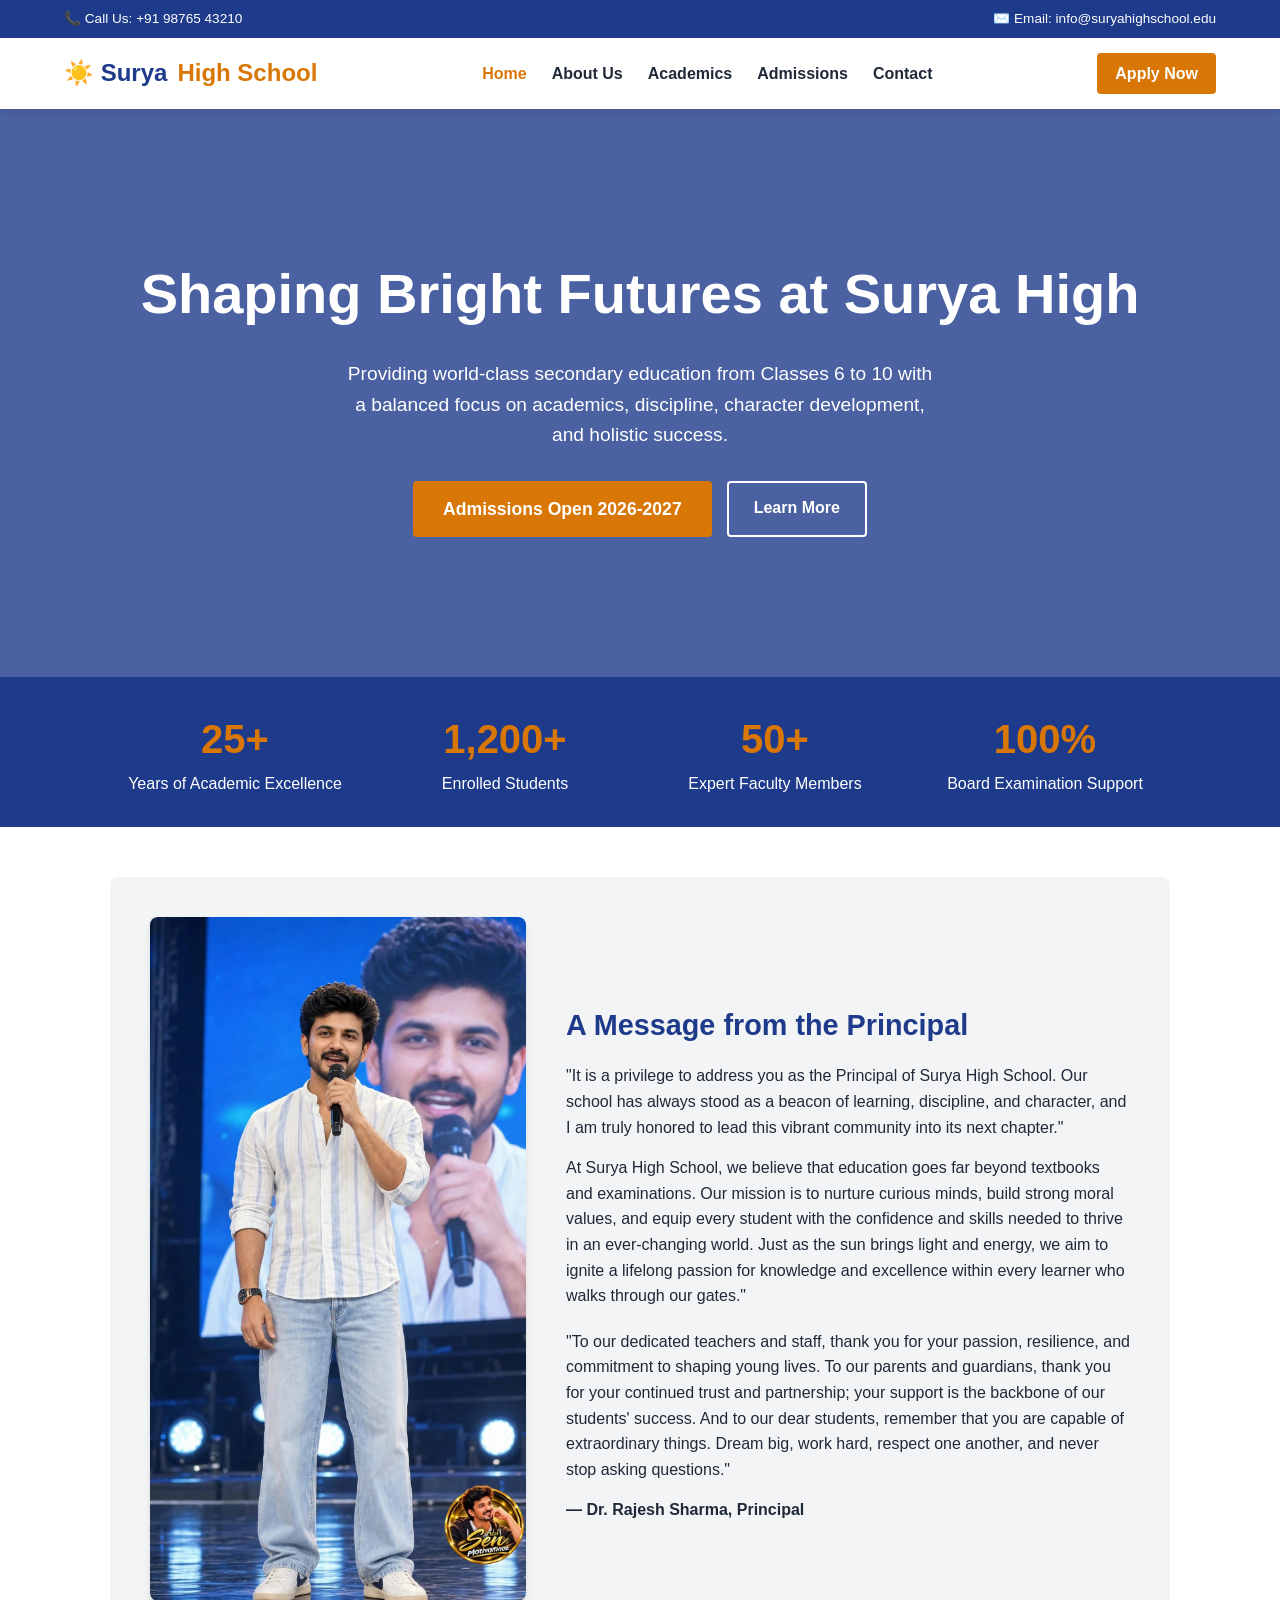
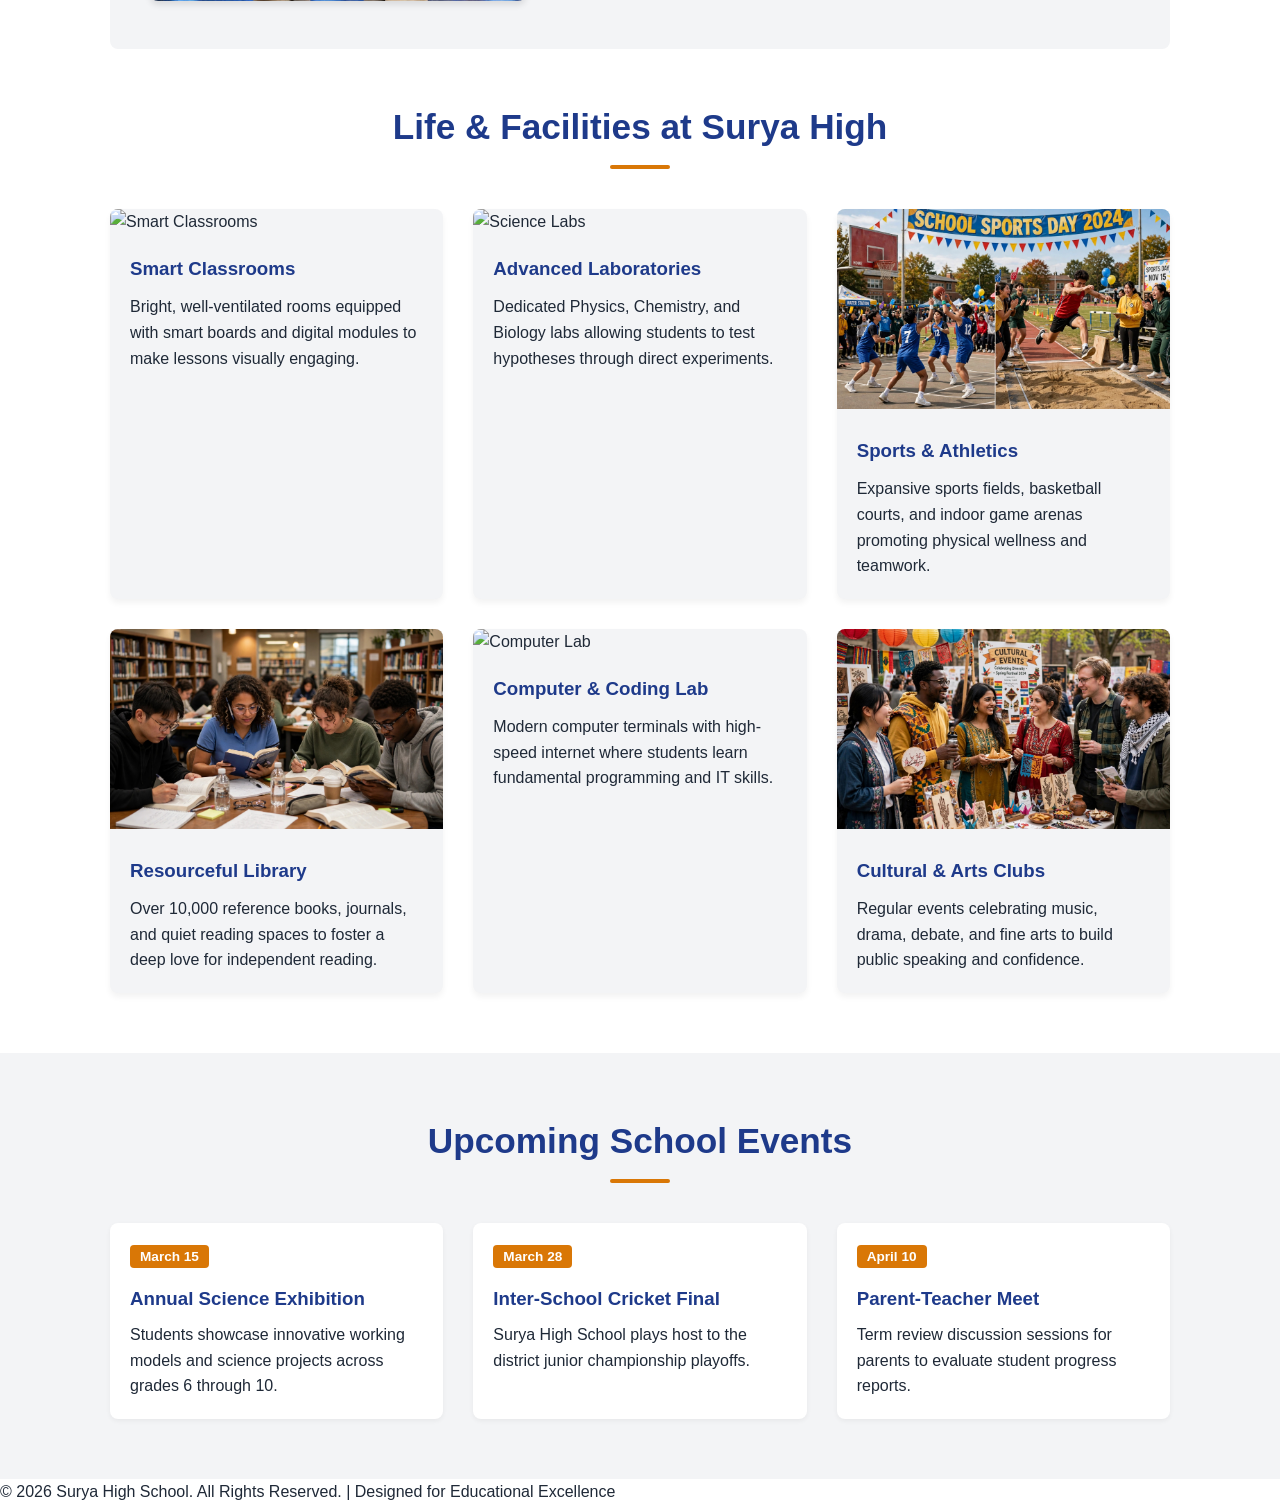
==== index.html @ f34731bf "first commit" ====
<!DOCTYPE html>
<html lang="en">
<head>
    <meta charset="UTF-8">
    <meta name="viewport" content="width=device-width, initial-scale=1.0">
    <title>Surya High School - Home</title>
    <link rel="stylesheet" href="style.css">
</head>
<body>

    <!-- Header & Navigation -->
    <header>
        <div class="top-bar">
            <span>📞 Call Us: +91 98765 43210</span>
            <span>✉️ Email: info@suryahighschool.edu</span>
        </div>
        <nav>
            <a href="index.html" class="logo">☀️ Surya <span>High School</span></a>
            <ul class="nav-links">
                <li><a href="index.html" class="active">Home</a></li>
                <li><a href="about.html">About Us</a></li>
                <li><a href="academics.html">Academics</a></li>
                <li><a href="admissions.html">Admissions</a></li>
                <li><a href="contact.html">Contact</a></li>
            </ul>
            <a href="admissions.html" class="btn-cta">Apply Now</a>
        </nav>
    </header>

    <!-- Expanded Hero Section -->
    <section class="hero" style="padding: 140px 20px;">
        <h1 style="font-size: 3.5rem;">Shaping Bright Futures at Surya High</h1>
        <p>Providing world-class secondary education from Classes 6 to 10 with a balanced focus on academics, discipline, character development, and holistic success.</p>
        <div style="display: flex; gap: 15px; justify-content: center; margin-top: 30px;">
            <a href="admissions.html" class="btn-cta" style="font-size: 1.1rem; padding: 14px 30px;">Admissions Open 2026-2027</a>
            <a href="about.html" style="background: transparent; border: 2px solid var(--white); color: var(--white); padding: 12px 25px; border-radius: 4px; font-weight: 600; text-decoration: none; transition: var(--transition);">Learn More</a>
        </div>
    </section>

    <!-- Statistics Strip -->
    <div style="background: var(--primary); color: var(--white); padding: 30px 20px;">
        <div class="container" style="margin: 0 auto; display: grid; grid-template-columns: repeat(auto-fit, minmax(200px, 1fr)); text-align: center; gap: 20px;">
            <div>
                <h2 style="font-size: 2.5rem; color: var(--secondary);">25+</h2>
                <p>Years of Academic Excellence</p>
            </div>
            <div>
                <h2 style="font-size: 2.5rem; color: var(--secondary);">1,200+</h2>
                <p>Enrolled Students</p>
            </div>
            <div>
                <h2 style="font-size: 2.5rem; color: var(--secondary);">50+</h2>
                <p>Expert Faculty Members</p>
            </div>
            <div>
                <h2 style="font-size: 2.5rem; color: var(--secondary);">100%</h2>
                <p>Board Examination Support</p>
            </div>
        </div>
    </div>

    <!-- Principal's Welcome Note -->
    <div class="container">
        <div style="display: flex; gap: 40px; align-items: center; flex-wrap: wrap; background: var(--light); padding: 40px; border-radius: 8px;">
            <div style="flex: 1; min-width: 280px;">
                <img src="Principal.jpg" alt="Principal Desk" style="width: 100%; border-radius: 8px; box-shadow: 0 4px 6px rgba(0,0,0,0.1);">
            </div>
            <div style="flex: 1.5; min-width: 300px;">
                <h3 style="color: var(--primary); font-size: 1.8rem; margin-bottom: 15px;">A Message from the Principal</h3>
                <p style="margin-bottom: 15px;">"It is a privilege to address you as the Principal of Surya High School. Our school has always stood as a beacon of learning, discipline, and character, and I am truly honored to lead this vibrant community into its next chapter."</p>
                <p style="margin-bottom: 20px;"> At Surya High School, we believe that education goes far beyond textbooks and examinations. Our mission is to nurture curious minds, build strong moral values, and equip every student with the confidence and skills needed to thrive in an ever-changing world. Just as the sun brings light and energy, 
                    we aim to ignite a lifelong passion for knowledge and excellence within every learner who walks through our gates."</p>
                    <p style="margin-bottom: 15px;">"To our dedicated teachers and staff, thank you for your passion, resilience, and commitment to shaping young lives. To our parents and guardians, thank you for your continued trust and partnership; your support is the backbone of our students' success. And to our dear students, remember that you are capable of extraordinary things. 
                        Dream big, work hard, respect one another, and never stop asking questions."</p>
                <p><strong>— Dr. Rajesh Sharma, Principal</strong></p>
            </div>
        </div>
    </div>

    <!-- Core Highlights Grid -->
    <div class="container">
        <h2 class="section-title">Life & Facilities at Surya High</h2>
        <div class="grid-3">
            <div class="card">
                <img src="https://images.unsplash.com/photo-1580582932707-520aed937b7b?auto=format&fit=crop&w=600&q=80" alt="Smart Classrooms">
                <div class="card-content">
                    <h3>Smart Classrooms</h3>
                    <p>Bright, well-ventilated rooms equipped with smart boards and digital modules to make lessons visually engaging.</p>
                </div>
            </div>
            <div class="card">
                <img src="https://images.unsplash.com/photo-1532094349884-543bc11b234d?auto=format&fit=crop&w=600&q=80" alt="Science Labs">
                <div class="card-content">
                    <h3>Advanced Laboratories</h3>
                    <p>Dedicated Physics, Chemistry, and Biology labs allowing students to test hypotheses through direct experiments.</p>
                </div>
            </div>
            <div class="card">
                <img src="sports and athletics.jpg" alt="Sports & Grounds">
                <div class="card-content">
                    <h3>Sports & Athletics</h3>
                    <p>Expansive sports fields, basketball courts, and indoor game arenas promoting physical wellness and teamwork.</p>
                </div>
            </div>
            <div class="card">
                <img src="library.jpg" alt="Library">
                <div class="card-content">
                    <h3>Resourceful Library</h3>
                    <p>Over 10,000 reference books, journals, and quiet reading spaces to foster a deep love for independent reading.</p>
                </div>
            </div>
            <div class="card">
                <img src="https://images.unsplash.com/photo-1509062522246-3755977927d7?auto=format&fit=crop&w=600&q=80" alt="Computer Lab">
                <div class="card-content">
                    <h3>Computer & Coding Lab</h3>
                    <p>Modern computer terminals with high-speed internet where students learn fundamental programming and IT skills.</p>
                </div>
            </div>
            <div class="card">
                <img src="cultural event.jpg" alt="Cultural Events">
                <div class="card-content">
                    <h3>Cultural & Arts Clubs</h3>
                    <p>Regular events celebrating music, drama, debate, and fine arts to build public speaking and confidence.</p>
                </div>
            </div>
        </div>
    </div>

    <!-- Upcoming Events Section -->
    <div style="background: var(--light); padding: 60px 20px; margin-top: 60px;">
        <div class="container" style="margin: 0 auto;">
            <h2 class="section-title">Upcoming School Events</h2>
            <div class="grid-3" style="margin-top: 30px;">
                <div style="background: var(--white); padding: 20px; border-radius: 8px; box-shadow: 0 2px 5px rgba(0,0,0,0.05);">
                    <span style="background: var(--secondary); color: var(--white); padding: 4px 10px; border-radius: 4px; font-size: 0.85rem; font-weight: 600;">March 15</span>
                    <h3 style="color: var(--primary); margin-top: 15px; margin-bottom: 8px;">Annual Science Exhibition</h3>
                    <p>Students showcase innovative working models and science projects across grades 6 through 10.</p>
                </div>
                <div style="background: var(--white); padding: 20px; border-radius: 8px; box-shadow: 0 2px 5px rgba(0,0,0,0.05);">
                    <span style="background: var(--secondary); color: var(--white); padding: 4px 10px; border-radius: 4px; font-size: 0.85rem; font-weight: 600;">March 28</span>
                    <h3 style="color: var(--primary); margin-top: 15px; margin-bottom: 8px;">Inter-School Cricket Final</h3>
                    <p>Surya High School plays host to the district junior championship playoffs.</p>
                </div>
                <div style="background: var(--white); padding: 20px; border-radius: 8px; box-shadow: 0 2px 5px rgba(0,0,0,0.05);">
                    <span style="background: var(--secondary); color: var(--white); padding: 4px 10px; border-radius: 4px; font-size: 0.85rem; font-weight: 600;">April 10</span>
                    <h3 style="color: var(--primary); margin-top: 15px; margin-bottom: 8px;">Parent-Teacher Meet</h3>
                    <p>Term review discussion sessions for parents to evaluate student progress reports.</p>
                </div>
            </div>
        </div>
    </div>

    <!-- Footer -->
    <footer>
        <p>&copy; 2026 Surya High School. All Rights Reserved. | Designed for Educational Excellence</p>
    </footer>

</body>
</html>
---- style.css ----
/* --- Global Styles & Theme --- */
:root {
    --primary: #1e3a8a; /* Deep Navy Blue */
    --secondary: #d97706; /* Warm Accent Gold */
    --dark: #1f2937;
    --light: #f3f4f6;
    --white: #ffffff;
    --transition: all 0.3s ease;
}

* {
    margin: 0;
    padding: 0;
    box-sizing: border-box;
    font-family: 'Segoe UI', Tahoma, Geneva, Verdana, sans-serif;
}

body {
    background-color: var(--white);
    color: var(--dark);
    line-height: 1.6;
}

/* --- Navigation --- */
header {
    background: var(--white);
    box-shadow: 0 2px 10px rgba(0,0,0,0.1);
    position: sticky;
    top: 0;
    z-index: 1000;
}

.top-bar {
    background: var(--primary);
    color: var(--white);
    font-size: 0.85rem;
    padding: 8px 5%;
    display: flex;
    justify-content: space-between;
}

nav {
    display: flex;
    justify-content: space-between;
    align-items: center;
    padding: 15px 5%;
}

.logo {
    font-size: 1.5rem;
    font-weight: 700;
    color: var(--primary);
    text-decoration: none;
    display: flex;
    align-items: center;
    gap: 10px;
}

.logo span {
    color: var(--secondary);
}

.nav-links {
    list-style: none;
    display: flex;
    gap: 25px;
}

.nav-links a {
    text-decoration: none;
    color: var(--dark);
    font-weight: 600;
    transition: var(--transition);
}

.nav-links a:hover, .nav-links a.active {
    color: var(--secondary);
}

.btn-cta {
    background: var(--secondary);
    color: var(--white);
    padding: 8px 18px;
    border-radius: 4px;
    text-decoration: none;
    font-weight: 600;
    transition: var(--transition);
}

.btn-cta:hover {
    background: #b45309;
}

/* --- Hero Section --- */
.hero {
    background: linear-gradient(rgba(30, 58, 138, 0.8), rgba(30, 58, 138, 0.8)), url('https://images.unsplash.com/photo-1523050854058-8df90110c9f1?auto=format&fit=crop&w=1200&q=80') center/cover no-repeat;
    color: var(--white);
    text-align: center;
    padding: 100px 20px;
}

.hero h1 {
    font-size: 3rem;
    margin-bottom: 20px;
}

.hero p {
    font-size: 1.2rem;
    max-width: 600px;
    margin: 0 auto 30px;
}

/* --- Content Layouts --- */
.container {
    max-width: 1100px;
    margin: 50px auto;
    padding: 0 20px;
}

.section-title {
    text-align: center;
    font-size: 2.2rem;
    color: var(--primary);
    margin-bottom: 40px;
    position: relative;
}

.section-title::after {
    content: '';
    width: 60px;
    height: 4px;
    background: var(--secondary);
    display: block;
    margin: 10px auto 0;
    border-radius: 2px;
}

.grid-3 {
    display: grid;
    grid-template-columns: repeat(auto-fit, minmax(300px, 1fr));
    gap: 30px;
}

.card {
    background: var(--light);
    border-radius: 8px;
    overflow: hidden;
    box-shadow: 0 4px 6px rgba(0,0,0,0.05);
    transition: var(--transition);
}

.card:hover {
    transform: translateY(-5px);
    box-shadow: 0 10px 15px rgba(0,0,0,0.1);
}

.card img {
    width: 100%;
    height: 200px;
    object-fit: cover;
}

.card-content {
    padding: 20px;
}

.card-content h3 {
    color: var(--primary);
    margin-bottom: 10px;
}

/* --- Tables (Fee Structure / Schedules) --- */
table {
    width: 100%;
    border-collapse: collapse;
    margin-top: 20px;
    background: var(--white);
    box-shadow: 0 2px 5px rgba(0,0,0,0.05);
}

th, td {
    padding: 12px 15px;
    text-align: left;
    border-bottom: 1px solid #e5e7eb;
}

th {
    background-color: var(--primary);
    color: var(--white);
}

tr:hover {
    background-color: #f9fafb;
}

/* --- Forms --- */
form {
    background: var(--light);
    padding: 30px;
    border-radius: 8px;
    max-width: 600px;
    margin: 0 auto;
}

.form-group {
    margin-bottom: 20px;
}

.form-group label {
    display: block;
    margin-bottom: 5px;
    font-weight: 600;
}

.form-group input, .form-group select, .form-group textarea {
    width: 100%;
    padding: 10px;
    border: 1px solid #d1d5db;
    border-radius: 4px;
    font-size: 1rem;
}

button[type="submit"] {
    background: var(--primary);
    color: var(--white);
    border: none;
    padding: 12px 20px;
    font-size: 1rem;
    font-weight: 600;
    border-radius: 4px;
    cursor: pointer;
    width: 100%;
    transition: var(--transition);
}

button[type="submit"]:hover {
    background: #1d4ed8;
}

/* --- Footer --- -->
footer {
    background: var(--dark);
    color: var(--white);
    text-align: center;
    padding: 30px 20px;
    margin-top: 60px;
}

footer p {
    font-size: 0.9rem;
    color: #9ca3af;
}
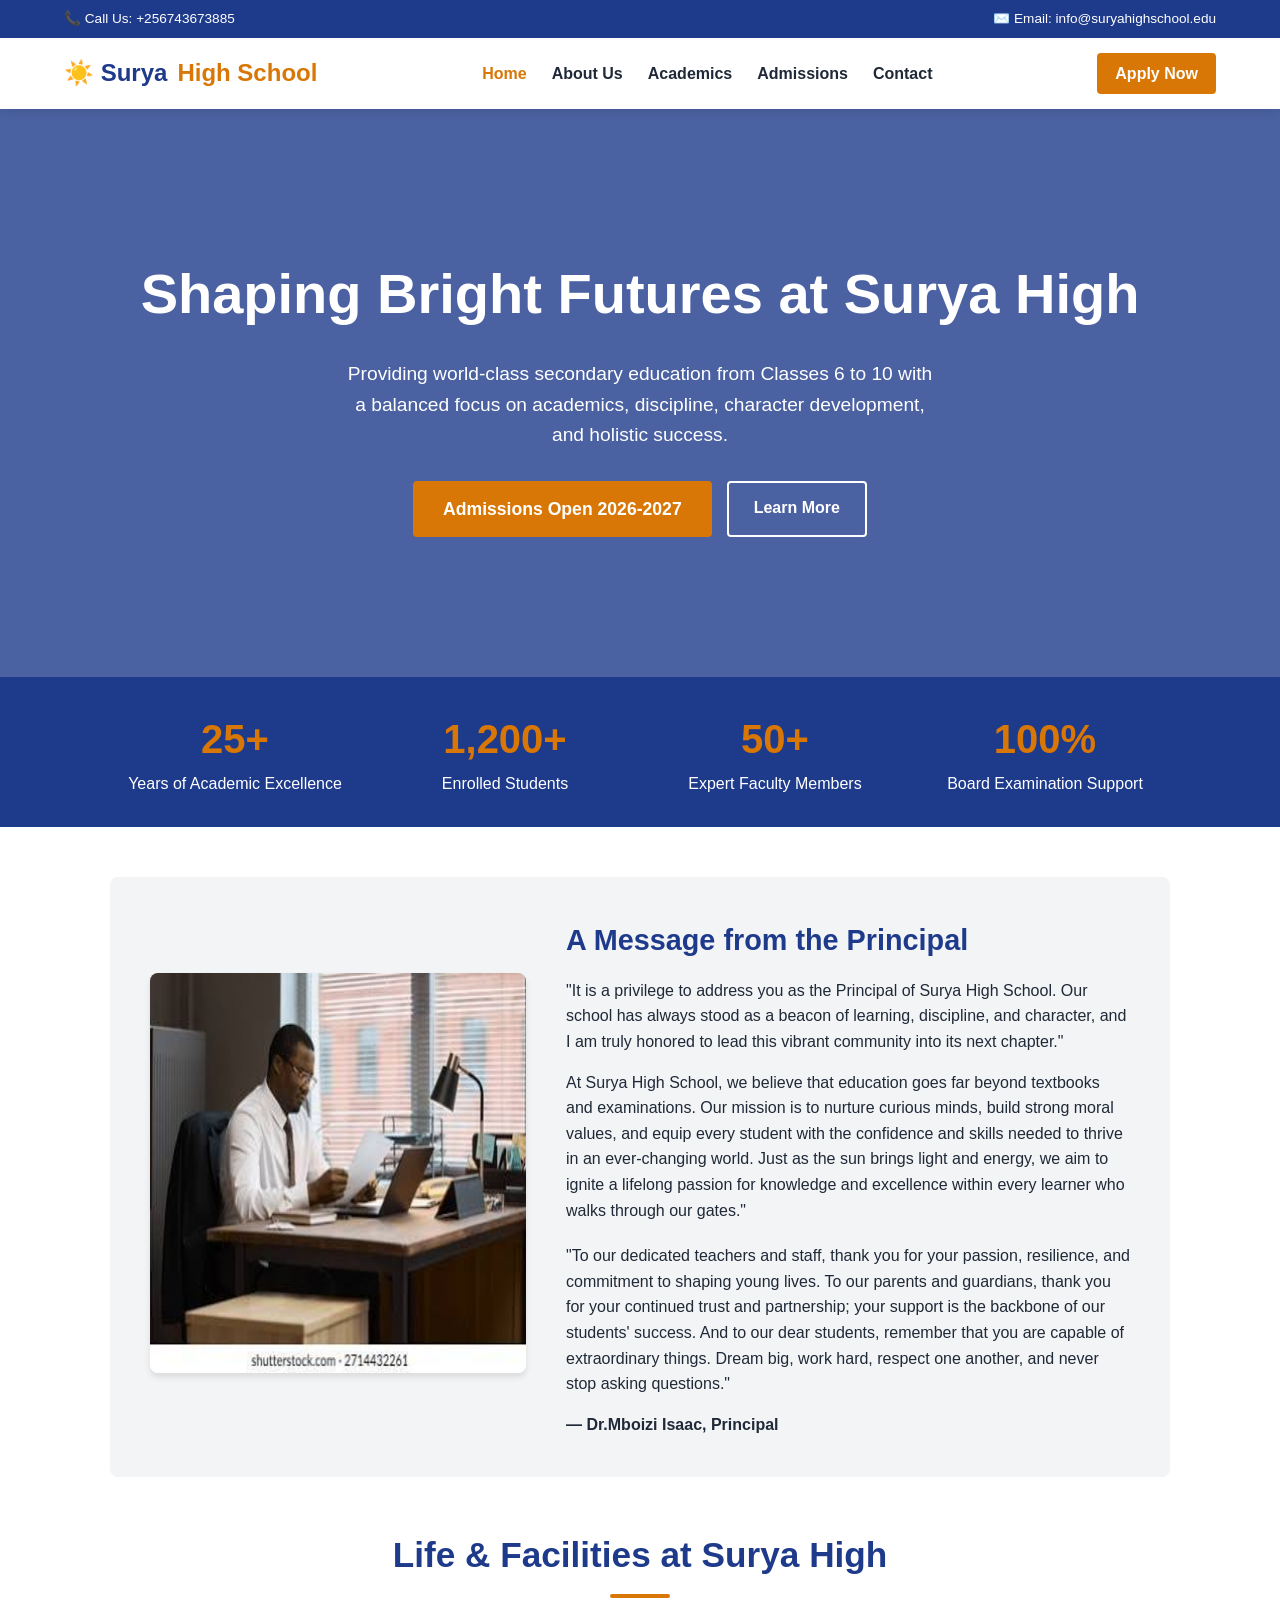
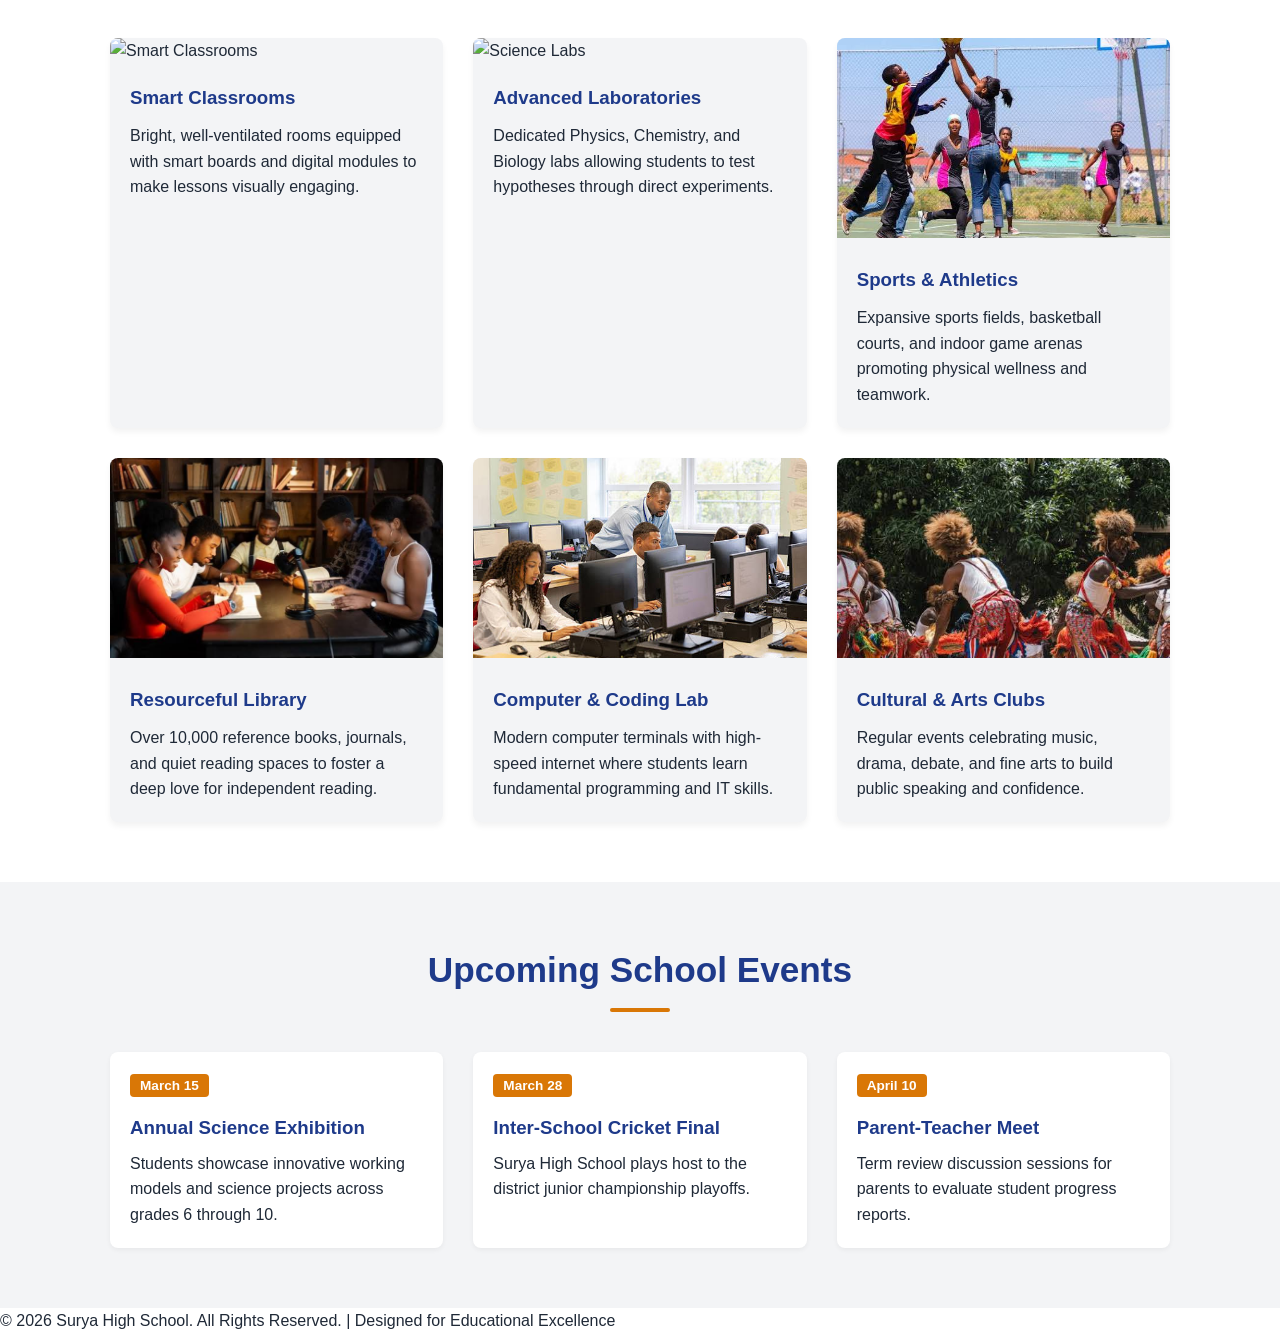
==== commit 4ef8be58: "added some pictures" ====
--- a/index.html
+++ b/index.html
@@ -11,7 +11,7 @@
     <!-- Header & Navigation -->
     <header>
         <div class="top-bar">
-            <span>📞 Call Us: +91 98765 43210</span>
+            <span>📞 Call Us: +256743673885</span>
             <span>✉️ Email: info@suryahighschool.edu</span>
         </div>
         <nav>
@@ -63,7 +63,7 @@
     <div class="container">
         <div style="display: flex; gap: 40px; align-items: center; flex-wrap: wrap; background: var(--light); padding: 40px; border-radius: 8px;">
             <div style="flex: 1; min-width: 280px;">
-                <img src="Principal.jpg" alt="Principal Desk" style="width: 100%; border-radius: 8px; box-shadow: 0 4px 6px rgba(0,0,0,0.1);">
+                <img src="download (1).jpg" alt="Principal Desk" style="width: 100%; border-radius: 8px; box-shadow: 0 4px 6px rgba(0,0,0,0.1);" height="400px">
             </div>
             <div style="flex: 1.5; min-width: 300px;">
                 <h3 style="color: var(--primary); font-size: 1.8rem; margin-bottom: 15px;">A Message from the Principal</h3>
@@ -72,7 +72,7 @@
                     we aim to ignite a lifelong passion for knowledge and excellence within every learner who walks through our gates."</p>
                     <p style="margin-bottom: 15px;">"To our dedicated teachers and staff, thank you for your passion, resilience, and commitment to shaping young lives. To our parents and guardians, thank you for your continued trust and partnership; your support is the backbone of our students' success. And to our dear students, remember that you are capable of extraordinary things. 
                         Dream big, work hard, respect one another, and never stop asking questions."</p>
-                <p><strong>— Dr. Rajesh Sharma, Principal</strong></p>
+                <p><strong>— Dr.Mboizi Isaac, Principal</strong></p>
             </div>
         </div>
     </div>
@@ -103,21 +103,21 @@
                 </div>
             </div>
             <div class="card">
-                <img src="library.jpg" alt="Library">
+                <img src="library students.jpg" alt="Library">
                 <div class="card-content">
                     <h3>Resourceful Library</h3>
                     <p>Over 10,000 reference books, journals, and quiet reading spaces to foster a deep love for independent reading.</p>
                 </div>
             </div>
             <div class="card">
-                <img src="https://images.unsplash.com/photo-1509062522246-3755977927d7?auto=format&fit=crop&w=600&q=80" alt="Computer Lab">
+                <img src="coding students.jpg" alt="Computer Lab">
                 <div class="card-content">
                     <h3>Computer & Coding Lab</h3>
                     <p>Modern computer terminals with high-speed internet where students learn fundamental programming and IT skills.</p>
                 </div>
             </div>
             <div class="card">
-                <img src="cultural event.jpg" alt="Cultural Events">
+                <img src="cultural events.jpg" alt="Cultural Events">
                 <div class="card-content">
                     <h3>Cultural & Arts Clubs</h3>
                     <p>Regular events celebrating music, drama, debate, and fine arts to build public speaking and confidence.</p>
